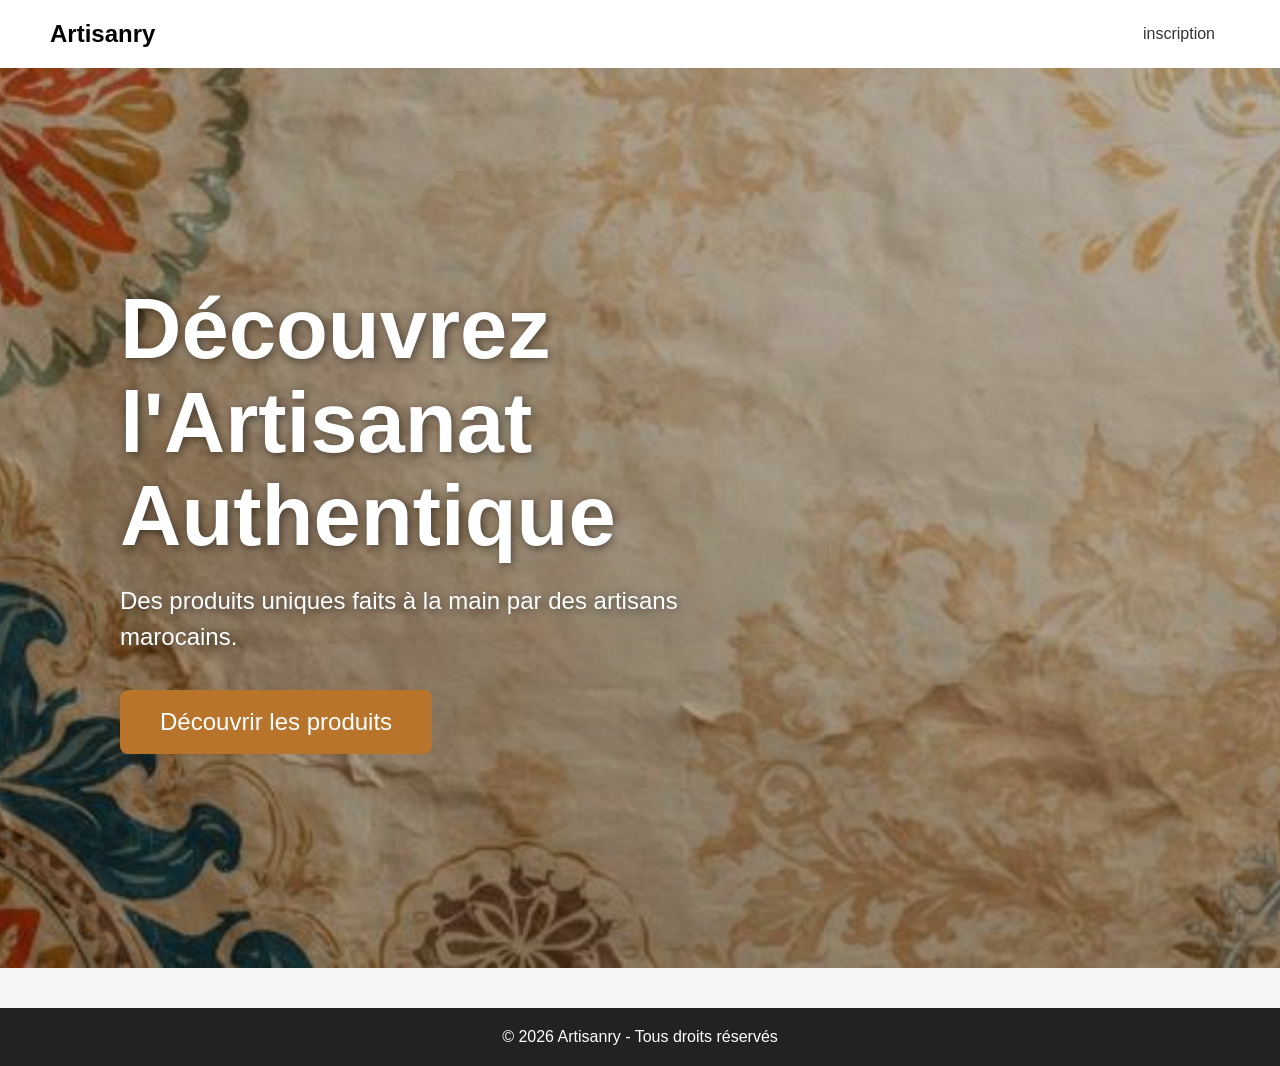
==== fff/index.html @ d3fb3b1f "add" ====
<!DOCTYPE html>
<html lang="fr">
<head>
<meta charset="UTF-8">
<meta name="viewport" content="width=device-width, initial-scale=1.0">

<title>Artisanry</title>

<link rel="stylesheet" href="style.css">

</head>
<body>

<!-- HEADER -->

<header>

    <div class="logo">
        <h2>Artisanry</h2>
    </div>

    <nav>
        <a href="#">inscription</a>
    </nav>

</header>



<section class="hero">

    <div class="overlay"></div>

    <div class="hero-content">

        <h1>
            Découvrez l'Artisanat Authentique
        </h1>

        <p>
            Des produits uniques faits à la main
            par des artisans marocains.
        </p>

        <a href="#" class="btn">Découvrir les produits</a>
        

    </div>

</section>






<!-- FOOTER -->

<footer>

    <p>
        © 2026 Artisanry - Tous droits réservés
    </p>

</footer>

</body>
</html>
---- fff/style.css ----
*{
    margin:0;
    padding:0;
    box-sizing:border-box;
    font-family:Arial;
}

body{
    background:#f5f5f5;
}

/* HEADER */

header{
    background:white;
    display:flex;
    justify-content:space-between;
    align-items:center;
    padding:20px 50px;
}

nav a{
    text-decoration:none;
    margin:0 15px;
    color:#333;
}

/* HERO */
*{
    margin:0;
    padding:0;
    box-sizing:border-box;
    font-family:Arial;
}

.hero{
    position:relative;

    width:100%;
    height:100vh;

    background:url('image/image.png');
    background-size:cover;
    background-position:center;

    display:flex;
    align-items:center;

    padding-left:120px;
}

/* dark overlay */

.overlay{
    position:absolute;

    top:0;
    left:0;

    width:100%;
    height:100%;

    background:rgba(0,0,0,0.25);
}

/* text فوق الصورة */

.hero-content{
    position:relative;
    z-index:2;

    color:white;

    max-width:600px;
}

.hero-content h1{
    font-size:85px;
    font-weight:bold;

    line-height:1.1;

    margin-bottom:20px;

    text-shadow:2px 2px 10px rgba(0,0,0,0.5);
}

.hero-content p{
    font-size:24px;

    margin-bottom:35px;

    line-height:1.5;

    text-shadow:2px 2px 10px rgba(0,0,0,0.5);
}

.btn{
    display:inline-block;

    background:#b8742a;

    color:white;

    text-decoration:none;

    padding:18px 40px;

    border-radius:8px;

    font-size:24px;

    transition:0.3s;
}

.btn:hover{
    background:#965d1f;
}


/* FOOTER */

footer{
    background:#222;
    color:white;
    text-align:center;
    padding:20px;
    margin-top:40px;
}
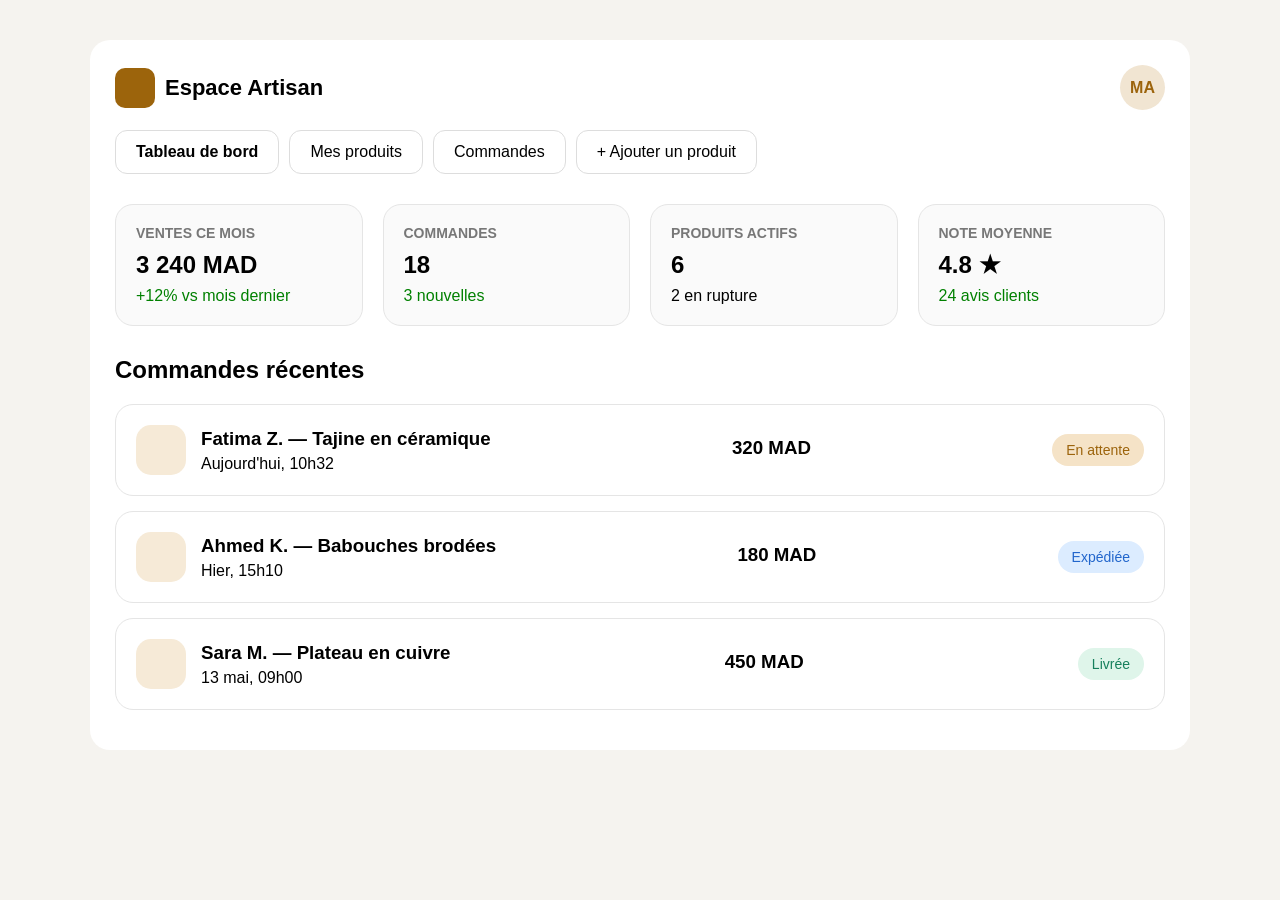
==== commit 65b3bdd5: "add" ====
--- a/fff/index.html
+++ b/fff/index.html
@@ -3,66 +3,272 @@
 <head>
 <meta charset="UTF-8">
 <meta name="viewport" content="width=device-width, initial-scale=1.0">
-
-<title>Artisanry</title>
-
-<link rel="stylesheet" href="style.css">
-
+<title>Espace Artisan</title>
+
+<style>
+*{
+    margin:0;
+    padding:0;
+    box-sizing:border-box;
+    font-family:Arial, sans-serif;
+}
+
+body{
+    background:#f5f3ef;
+    padding:40px;
+}
+
+.dashboard{
+    max-width:1100px;
+    margin:auto;
+    background:white;
+    border-radius:20px;
+    padding:25px;
+}
+
+.topbar{
+    display:flex;
+    justify-content:space-between;
+    align-items:center;
+    margin-bottom:20px;
+}
+
+.logo{
+    display:flex;
+    align-items:center;
+    gap:10px;
+    font-size:22px;
+    font-weight:bold;
+}
+
+.logo-box{
+    width:40px;
+    height:40px;
+    background:#9c640c;
+    border-radius:10px;
+}
+
+.profile{
+    width:45px;
+    height:45px;
+    background:#f1e5d2;
+    border-radius:50%;
+    display:flex;
+    align-items:center;
+    justify-content:center;
+    font-weight:bold;
+    color:#9c640c;
+}
+
+.menu{
+    display:flex;
+    gap:10px;
+    margin-bottom:30px;
+}
+
+.menu button{
+    padding:12px 20px;
+    border:1px solid #ddd;
+    background:white;
+    border-radius:12px;
+    cursor:pointer;
+    font-size:16px;
+}
+
+.cards{
+    display:grid;
+    grid-template-columns:repeat(auto-fit,minmax(200px,1fr));
+    gap:20px;
+    margin-bottom:30px;
+}
+
+.card{
+    background:#fafafa;
+    border:1px solid #e5e5e5;
+    border-radius:18px;
+    padding:20px;
+}
+
+.card h4{
+    color:#777;
+    margin-bottom:10px;
+    font-size:14px;
+}
+
+.card h2{
+    margin-bottom:8px;
+}
+
+.green{
+    color:green;
+}
+
+.orders h2{
+    margin-bottom:20px;
+}
+
+.order{
+    background:white;
+    border:1px solid #e5e5e5;
+    border-radius:18px;
+    padding:20px;
+    display:flex;
+    justify-content:space-between;
+    align-items:center;
+    margin-bottom:15px;
+}
+
+.order-left{
+    display:flex;
+    align-items:center;
+    gap:15px;
+}
+
+.icon{
+    width:50px;
+    height:50px;
+    background:#f6ead7;
+    border-radius:15px;
+}
+
+.order h3{
+    margin-bottom:5px;
+}
+
+.status{
+    padding:8px 14px;
+    border-radius:20px;
+    font-size:14px;
+}
+
+.wait{
+    background:#f5e3c7;
+    color:#9c640c;
+}
+
+.shipped{
+    background:#dcecff;
+    color:#2266cc;
+}
+
+.delivered{
+    background:#dff5ea;
+    color:#17805d;
+}
+</style>
 </head>
+
 <body>
 
-<!-- HEADER -->
-
-<header>
-
-    <div class="logo">
-        <h2>Artisanry</h2>
-    </div>
-
-    <nav>
-        <a href="#">inscription</a>
-    </nav>
-
-</header>
-
-
-
-<section class="hero">
-
-    <div class="overlay"></div>
-
-    <div class="hero-content">
-
-        <h1>
-            Découvrez l'Artisanat Authentique
-        </h1>
-
-        <p>
-            Des produits uniques faits à la main
-            par des artisans marocains.
-        </p>
-
-        <a href="#" class="btn">Découvrir les produits</a>
-        
-
-    </div>
-
-</section>
-
-
-
-
-
-
-<!-- FOOTER -->
-
-<footer>
-
-    <p>
-        © 2026 Artisanry - Tous droits réservés
-    </p>
-
-</footer>
+<div class="dashboard">
+
+    <div class="topbar">
+        <div class="logo">
+            <div class="logo-box"></div>
+            Espace Artisan
+        </div>
+
+        <div class="profile">MA</div>
+    </div>
+
+    <div class="menu">
+        <button><b>Tableau de bord</b></button>
+        <button>Mes produits</button>
+        <button>Commandes</button>
+        <button>+ Ajouter un produit</button>
+    </div>
+
+    <div class="cards">
+
+        <div class="card">
+            <h4>VENTES CE MOIS</h4>
+            <h2>3 240 MAD</h2>
+            <p class="green">+12% vs mois dernier</p>
+        </div>
+
+        <div class="card">
+            <h4>COMMANDES</h4>
+            <h2>18</h2>
+            <p class="green">3 nouvelles</p>
+        </div>
+
+        <div class="card">
+            <h4>PRODUITS ACTIFS</h4>
+            <h2>6</h2>
+            <p>2 en rupture</p>
+        </div>
+
+        <div class="card">
+            <h4>NOTE MOYENNE</h4>
+            <h2>4.8 ★</h2>
+            <p class="green">24 avis clients</p>
+        </div>
+
+    </div>
+
+    <div class="orders">
+        <h2>Commandes récentes</h2>
+
+        <div class="order">
+            <div class="order-left">
+                <div class="icon"></div>
+
+                <div>
+                    <h3>Fatima Z. — Tajine en céramique</h3>
+                    <p>Aujourd'hui, 10h32</p>
+                </div>
+            </div>
+
+            <div>
+                <h3>320 MAD</h3>
+            </div>
+
+            <div class="status wait">
+                En attente
+            </div>
+        </div>
+
+        <div class="order">
+            <div class="order-left">
+                <div class="icon"></div>
+
+                <div>
+                    <h3>Ahmed K. — Babouches brodées</h3>
+                    <p>Hier, 15h10</p>
+                </div>
+            </div>
+
+            <div>
+                <h3>180 MAD</h3>
+            </div>
+
+            <div class="status shipped">
+                Expédiée
+            </div>
+        </div>
+
+        <div class="order">
+            <div class="order-left">
+                <div class="icon"></div>
+
+                <div>
+                    <h3>Sara M. — Plateau en cuivre</h3>
+                    <p>13 mai, 09h00</p>
+                </div>
+            </div>
+
+            <div>
+                <h3>450 MAD</h3>
+            </div>
+
+            <div class="status delivered">
+                Livrée
+            </div>
+        </div>
+
+    </div>
+
+</div>
 
 </body>
 </html>
